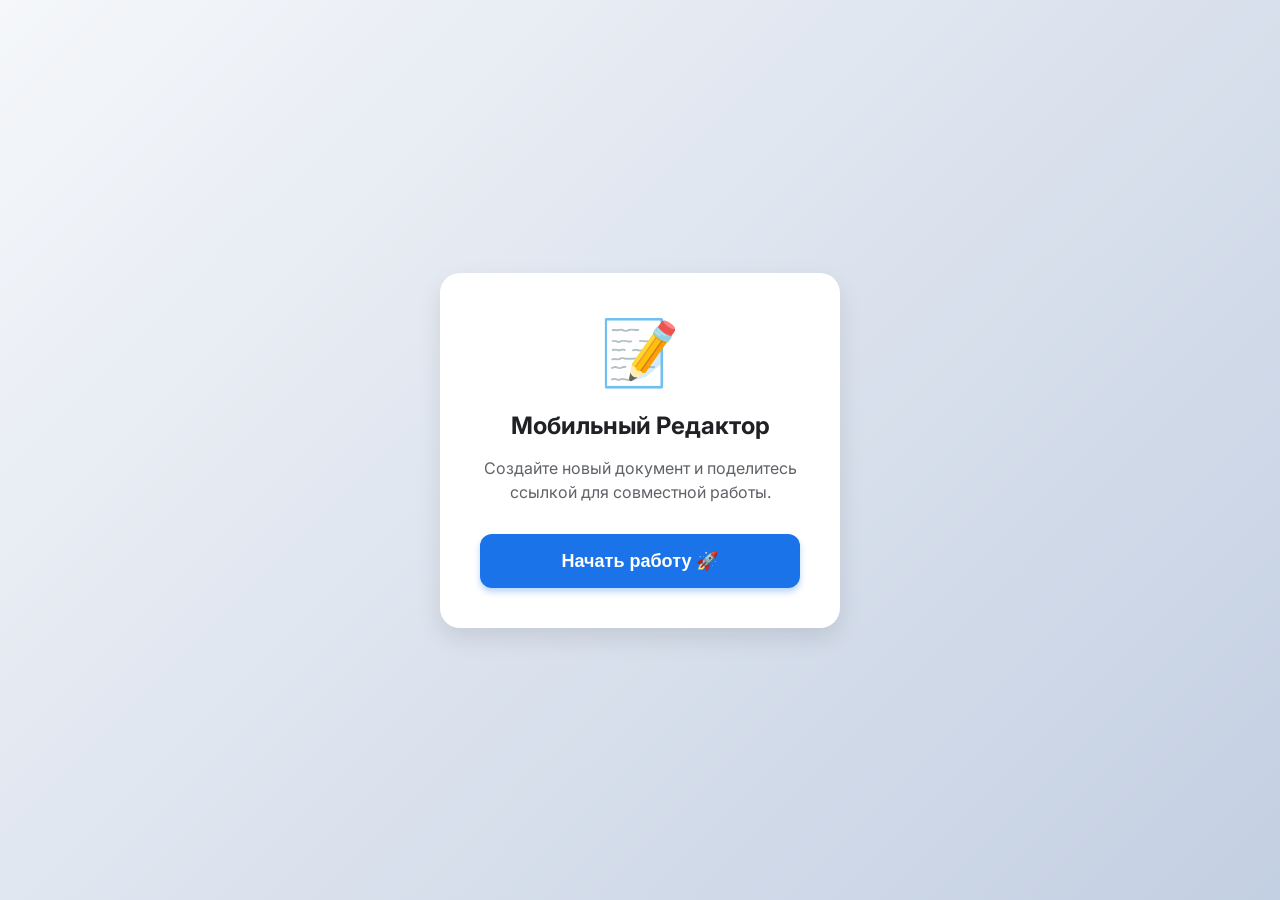
==== index.html @ 31a38c36 "Update title" ====
<!DOCTYPE html>
<html lang="ru">

<head>
    <meta charset="UTF-8">
    <meta name="viewport" content="width=device-width, initial-scale=1.0, maximum-scale=1.0, user-scalable=no">
    <title>Мобильный сервис для писателей и редакторов</title>
    <link rel="preconnect" href="https://fonts.googleapis.com">
    <link rel="preconnect" href="https://fonts.gstatic.com" crossorigin>
    <link
        href="https://fonts.googleapis.com/css2?family=Inter:wght@400;500;600&family=Roboto+Mono:wght@400;500&display=swap"
        rel="stylesheet">
    <link rel="stylesheet" href="style.css">

    <!-- Import Map for Firebase SDKs (allows usage of 'firebase/app' imports without bundler) -->
    <script type="importmap">
    {
      "imports": {
        "firebase/app": "https://www.gstatic.com/firebasejs/10.7.1/firebase-app.js",
        "firebase/firestore": "https://www.gstatic.com/firebasejs/10.7.1/firebase-firestore.js",
        "firebase/analytics": "https://www.gstatic.com/firebasejs/10.7.1/firebase-analytics.js"
      }
    }
    </script>
</head>

<body>

    <!-- Landing Page (Session Start) -->
    <div id="landingPage" class="landing-container">
        <div class="landing-content">
            <span class="landing-icon">📝</span>
            <h1>Мобильный Редактор</h1>
            <p>Создайте новый документ и поделитесь ссылкой для совместной работы.</p>
            <button id="startSessionBtn" class="primary-btn large-btn">Начать работу 🚀</button>
        </div>
    </div>

    <!-- Main App Container (Hidden by default until session active) -->
    <div id="appContainer" class="hidden">
        <!-- Top Bar: Title & User/History Controls -->
        <header class="app-header">
            <div class="header-left">
                <span class="icon-doc">📄</span>
                <input type="text" class="doc-title-input" value="Новый документ" id="docTitleInput">
                <button id="downloadBtn" class="icon-btn" style="font-size: 18px;" title="Скачать txt">📥</button>
                <button id="shareBtn" class="icon-btn" style="font-size: 18px;" title="Поделиться ссылкой">🔗</button>
            </div>
            <div class="header-right">
                <div id="expirationBadge" class="expiration-badge" title="До авто-удаления">7 дн.</div>
                <button id="historyBtn" class="icon-btn" title="История версий">↺</button>
                <div class="user-avatar-container" id="userSwitcherBtn">
                    <img src="https://api.dicebear.com/7.x/avataaars/svg?seed=Felix" alt="User" class="user-avatar"
                        id="currentUserAvatar">
                    <span class="user-badge" id="currentUserId">1</span>
                </div>
            </div>
        </header>

        <!-- Formatting Toolbar (Sticky) -->
        <div class="toolbar" id="toolbar">
            <div class="toolbar-scroll">
                <button data-cmd="bold" class="tool-btn" title="Жирный"><b>B</b></button>
                <button data-cmd="italic" class="tool-btn" title="Курсив"><i>I</i></button>
                <button data-cmd="underline" class="tool-btn" title="Подчеркнутый"><u>U</u></button>
                <div class="separator"></div>
                <button data-cmd="formatBlock" data-val="H1" class="tool-btn">H1</button>
                <button data-cmd="formatBlock" data-val="H2" class="tool-btn">H2</button>
                <button data-cmd="formatBlock" data-val="H3" class="tool-btn">H3</button>
            </div>
        </div>

        <!-- Main Editor Area -->
        <main class="editor-container">
            <div id="editor" class="editor" contenteditable="true" spellcheck="false">
                <p>Начните печатать здесь...</p>
            </div>
        </main>
    </div>

    <!-- Floating "Add Comment" Button (appears on selection) -->
    <button id="addCommentBtn" class="floating-action-btn hidden">
        <span>+ Комментарий</span>
    </button>

    <!-- Bottom Sheet / Overlay for Comments -->
    <div id="commentOverlay" class="overlay hidden">
        <div class="bottom-sheet">
            <div class="sheet-header">
                <h3>Комментарии</h3>
                <button id="closeCommentsBtn" class="close-btn">✕</button>
            </div>
            <div id="commentsList" class="comments-list">
                <!-- Comments will be injected here -->
            </div>
            <div id="newCommentInputArea" class="new-comment-area hidden">
                <textarea id="newCommentText" placeholder="Напишите комментарий..."></textarea>
                <button id="submitCommentBtn" class="primary-btn">Отправить</button>
            </div>
        </div>
    </div>

    <!-- User Switcher Modal -->
    <div id="userModal" class="modal hidden">
        <div class="modal-content">
            <h3>Выберите пользователя</h3>
            <div class="user-option" data-user-id="1" data-name="Я (Автор)" data-color="#E8F0FE">
                <img src="https://api.dicebear.com/7.x/avataaars/svg?seed=Felix" class="user-avatar">
                <span>Я (Автор)</span>
            </div>
            <div class="user-option" data-user-id="2" data-name="Коллега (Редактор)" data-color="#FEF7E0">
                <img src="https://api.dicebear.com/7.x/avataaars/svg?seed=Aneka" class="user-avatar">
                <span>Коллега (Редактор)</span>
            </div>
            <div class="user-option" data-user-id="3" data-name="Босс" data-color="#E6F4EA">
                <img src="https://api.dicebear.com/7.x/avataaars/svg?seed=Jude" class="user-avatar">
                <span>Босс</span>
            </div>
            <button class="close-modal-btn">Закрыть</button>
        </div>
    </div>

    <!-- History Modal -->
    <div id="historyModal" class="modal hidden">
        <div class="modal-content full-height">
            <div class="modal-header">
                <h3>История изменений</h3>
                <button class="close-modal-btn">✕</button>
            </div>
            <div id="historyList" class="history-list">
                <!-- History items -->
            </div>
        </div>
    </div>

    <script type="module" src="app.js"></script>
</body>

</html>
---- style.css ----
:root {
    --primary: #1a73e8;
    --surface: #ffffff;
    --background: #f8f9fa;
    --text: #202124;
    --text-secondary: #5f6368;
    --border: #dadce0;

    --user-1-bg: #cbf0f8;
    /* Needs to be light for text readability */
    --user-1-border: #1a73e8;
    --user-2-bg: #fce8e6;
    --user-2-border: #d93025;
    --user-3-bg: #e6f4ea;
    --user-3-border: #188038;
}

* {
    box-sizing: border-box;
    -webkit-tap-highlight-color: transparent;
}

body {
    margin: 0;
    padding: 0;
    font-family: 'Inter', sans-serif;
    background-color: var(--background);
    color: var(--text);
    height: 100vh;
    display: flex;
    flex-direction: column;
    overflow: hidden;
    /* Prevent body scroll, handle in editor */
}

/* Header */
.app-header {
    height: 60px;
    background: var(--surface);
    display: flex;
    align-items: center;
    justify-content: space-between;
    padding: 0 16px;
    border-bottom: 1px solid var(--border);
    flex-shrink: 0;
}

.header-left {
    display: flex;
    align-items: center;
    gap: 12px;
    flex: 1;
    overflow: hidden;
}

.icon-doc {
    font-size: 24px;
}

.doc-title-input {
    font-size: 18px;
    font-weight: 500;
    margin: 0;
    outline: none;
    border: none;
    background: transparent;
    width: 150px;
    font-family: inherit;
    text-overflow: ellipsis;
}

.header-right {
    display: flex;
    align-items: center;
    gap: 16px;
}

/* Ensure modal header is properly aligned */
.modal-header {
    display: flex;
    justify-content: space-between;
    align-items: center;
    padding-bottom: 12px;
    margin-bottom: 12px;
    border-bottom: 1px solid var(--border);
}

.icon-btn {
    background: none;
    border: none;
    font-size: 24px;
    padding: 8px;
    cursor: pointer;
    border-radius: 50%;
}

.icon-btn:active {
    background: #f1f3f4;
}

.user-avatar-container {
    position: relative;
    cursor: pointer;
}

.user-avatar {
    width: 32px;
    height: 32px;
    border-radius: 50%;
    background: #eee;
}

.user-badge {
    position: absolute;
    bottom: -4px;
    right: -4px;
    background: var(--text);
    color: white;
    font-size: 10px;
    padding: 2px 4px;
    border-radius: 4px;
}

/* Toolbar */
/* Toolbar handled near end of file for sticky overrides */

.toolbar-scroll {
    display: flex;
    gap: 8px;
    overflow-x: auto;
    padding: 0 16px;
    scrollbar-width: none;
}

.toolbar-scroll::-webkit-scrollbar {
    display: none;
}

.tool-btn {
    background: #f1f3f4;
    border: none;
    border-radius: 8px;
    min-width: 40px;
    height: 40px;
    font-size: 16px;
    display: flex;
    align-items: center;
    justify-content: center;
    cursor: pointer;
    flex-shrink: 0;
}

.tool-btn:active {
    background: #e8eaed;
}

.tool-btn[data-active="true"] {
    background: #e8f0fe;
    color: var(--primary);
}

.separator {
    width: 1px;
    background: var(--border);
    height: 24px;
    margin: 8px 4px;
}

/* Editor */
.editor-container {
    flex: 1;
    overflow-y: auto;
    padding: 20px 16px;
    background: var(--background);
}

.editor {
    background: var(--surface);
    min-height: 100%;
    padding: 24px;
    border-radius: 2px;
    /* Document feel */
    box-shadow: 0 1px 3px rgba(0, 0, 0, 0.12);
    outline: none;
    line-height: 1.6;
    font-size: 16px;
}

/* Typography in Editor */
.editor h1 {
    font-size: 2em;
    margin-bottom: 0.5em;
}

.editor h2 {
    font-size: 1.5em;
    margin-bottom: 0.5em;
}

.editor h3 {
    font-size: 1.17em;
    margin-bottom: 0.5em;
}

/* Highlights & Comments */
.comment-highlight {
    background-color: #ffe082;
    /* Default comment yellow */
    border-bottom: 2px solid #ffca28;
    cursor: pointer;
}

.comment-highlight.active {
    background-color: #ffd54f;
    outline: 2px solid #ffa000;
}

/* Multi-user edits highlighting */
.user-edit-1 {
    background-color: var(--user-1-bg);
}

.user-edit-2 {
    background-color: var(--user-2-bg);
}

.user-edit-3 {
    background-color: var(--user-3-bg);
}

/* Floating Action Button */
.floating-action-btn {
    position: absolute;
    /* positioned via JS based on selection */
    background: var(--text);
    color: white;
    border: none;
    padding: 10px 20px;
    border-radius: 24px;
    font-weight: 500;
    box-shadow: 0 4px 8px rgba(0, 0, 0, 0.2);
    z-index: 100;
    cursor: pointer;
    transform: translateX(-50%);
    /* Enter from bottom */
    animation: popIn 0.2s cubic-bezier(0.175, 0.885, 0.32, 1.275);
}

@keyframes popIn {
    from {
        transform: translateX(-50%) scale(0.8);
        opacity: 0;
    }

    to {
        transform: translateX(-50%) scale(1);
        opacity: 1;
    }
}

/* Bottom Sheet / Comment Overlay */
.overlay {
    position: fixed;
    top: 0;
    left: 0;
    right: 0;
    bottom: 0;
    background: rgba(0, 0, 0, 0.4);
    z-index: 1000;
    display: flex;
    flex-direction: column;
    justify-content: flex-end;
}

.bottom-sheet {
    background: var(--surface);
    border-radius: 16px 16px 0 0;
    max-height: 80vh;
    display: flex;
    flex-direction: column;
    box-shadow: 0 -2px 10px rgba(0, 0, 0, 0.1);
    animation: slideUp 0.3s ease-out;
}

@keyframes slideUp {
    from {
        transform: translateY(100%);
    }

    to {
        transform: translateY(0);
    }
}

.sheet-header {
    padding: 16px;
    border-bottom: 1px solid var(--border);
    display: flex;
    justify-content: space-between;
    align-items: center;
}

.comments-list {
    padding: 16px;
    overflow-y: auto;
    flex: 1;
}

.new-comment-area {
    padding: 16px;
    border-top: 1px solid var(--border);
    background: #f8f9fa;
}

textarea {
    width: 100%;
    min-height: 80px;
    padding: 12px;
    border: 1px solid var(--border);
    border-radius: 8px;
    font-family: inherit;
    resize: none;
    margin-bottom: 8px;
}

.primary-btn {
    background: var(--primary);
    color: white;
    border: none;
    padding: 10px 20px;
    border-radius: 8px;
    width: 100%;
    font-weight: 600;
    font-size: 16px;
}

/* Comment Item Styling */
.comment-thread {
    border: 1px solid var(--border);
    border-radius: 8px;
    padding: 12px;
    margin-bottom: 12px;
    background: white;
}

.comment-meta {
    display: flex;
    justify-content: space-between;
    font-size: 12px;
    color: var(--text-secondary);
    margin-bottom: 4px;
}

.comment-body {
    font-size: 14px;
    margin-bottom: 8px;
}

.reply-btn {
    background: none;
    border: none;
    color: var(--primary);
    font-size: 12px;
    padding: 0;
    cursor: pointer;
}

.replies-container {
    margin-top: 8px;
    padding-left: 12px;
    border-left: 2px solid var(--border);
}

.reply-item {
    margin-top: 8px;
    font-size: 13px;
    background: #f8f9fa;
    padding: 8px;
    border-radius: 4px;
}

/* Modals */
.modal {
    position: fixed;
    top: 0;
    left: 0;
    right: 0;
    bottom: 0;
    background: rgba(0, 0, 0, 0.5);
    z-index: 2000;
    display: flex;
    align-items: center;
    /* Center vertically for user modal */
    justify-content: center;
}

.modal-content {
    background: var(--surface);
    padding: 24px;
    border-radius: 16px;
    width: 90%;
    max-width: 400px;
}

.modal-content.full-height {
    height: 90vh;
    display: flex;
    flex-direction: column;
}

.user-option {
    display: flex;
    align-items: center;
    gap: 12px;
    padding: 12px;
    border: 1px solid var(--border);
    border-radius: 8px;
    margin-bottom: 8px;
    cursor: pointer;
}

.user-option:hover {
    background: #f1f3f4;
}

.user-option.active {
    border-color: var(--primary);
    background: #e8f0fe;
}

/* Landing Page */
.landing-container {
    height: 100vh;
    display: flex;
    align-items: center;
    justify-content: center;
    background: linear-gradient(135deg, #f5f7fa 0%, #c3cfe2 100%);
    text-align: center;
    padding: 20px;
}

.landing-content {
    background: white;
    padding: 40px;
    border-radius: 20px;
    box-shadow: 0 10px 25px rgba(0, 0, 0, 0.1);
    max-width: 400px;
    width: 100%;
}

.landing-icon {
    font-size: 64px;
    display: block;
    margin-bottom: 20px;
}

.landing-content h1 {
    margin: 0 0 10px 0;
    color: var(--text);
    font-size: 24px;
}

.landing-content p {
    color: var(--text-secondary);
    margin-bottom: 30px;
    line-height: 1.5;
}

.large-btn {
    width: 100%;
    padding: 16px;
    font-size: 18px;
    border-radius: 12px;
    background: var(--primary);
    color: white;
    border: none;
    cursor: pointer;
    font-weight: 600;
    box-shadow: 0 4px 6px rgba(26, 115, 232, 0.3);
    transition: transform 0.2s;
}

.large-btn:active {
    transform: scale(0.98);
}

/* App Container Layout Fix */
#appContainer {
    display: flex;
    flex-direction: column;
    height: 100vh;
    overflow: hidden;
}

/* Sticky Toolbar Fix */
.toolbar {
    background: var(--surface);
    padding: 8px 0;
    border-bottom: 1px solid var(--border);
    flex-shrink: 0;
    position: relative;
    /* Ensure it stays above scrolling content if needed, but flex handles it currently */
    z-index: 10;
    box-shadow: 0 2px 4px rgba(0, 0, 0, 0.05);
    /* Visual separation */
}

/* History List */
.history-container {
    display: flex;
    flex-direction: column;
    height: 100%;
    overflow: hidden;
    /* Prevent container scroll */
}

.history-list {
    flex: 0 0 120px;
    /* Fixed height for list */
    overflow-y: auto;
    border-bottom: 1px solid var(--border);
    flex-shrink: 0;
}

.history-item {
    padding: 12px 16px;
    border-bottom: 1px solid var(--border);
    display: flex;
    justify-content: space-between;
    align-items: center;
    cursor: pointer;
}

.history-item.active {
    background-color: #e8f0fe;
}

.history-time {
    font-weight: 500;
    font-size: 14px;
}

.history-preview {
    flex: 1;
    /* Takes remaining space */
    padding: 16px;
    overflow-y: auto;
    /* Scrolls internally */
    background: #fdfdfd;
    position: relative;
    font-size: 14px;
    line-height: 1.6;
}

.restore-bar {
    padding: 16px;
    border-top: 1px solid var(--border);
    display: flex;
    justify-content: flex-end;
    background: var(--surface);
    flex-shrink: 0;
    /* Keep fixed */
}

.diff-added {
    background-color: #ccffcc;
    cursor: help;
    text-decoration: none;
    position: relative;
}

.diff-removed {
    background-color: #ffcccc;
    text-decoration: line-through;
    color: #999;
}

/* Tooltip for original text */
.diff-added:hover::after {
    content: attr(data-original);
    position: absolute;
    bottom: 100%;
    left: 50%;
    transform: translateX(-50%);
    background: #333;
    color: #fff;
    padding: 4px 8px;
    border-radius: 4px;
    font-size: 12px;
    white-space: nowrap;
    z-index: 10;
    pointer-events: none;
    box-shadow: 0 2px 5px rgba(0, 0, 0, 0.2);
}

/* Comment Context (Selected Text) */
.comment-context {
    font-size: 12px;
    color: #5f6368;
    border-left: 3px solid #dfe1e5;
    padding: 4px 8px;
    margin-bottom: 8px;
    background: #f1f3f4;
    border-radius: 0 4px 4px 0;
    white-space: nowrap;
    overflow: hidden;
    text-overflow: ellipsis;
}

/* Delete Buttons */
.delete-btn {
    background: none;
    border: none;
    cursor: pointer;
    font-size: 16px;
    color: #999;
    padding: 4px;
    line-height: 1;
}

.delete-btn:hover {
    color: #d93025;
    /* Red on hover */
    background: #fce8e6;
    border-radius: 4px;
}

/* Comment Reply input wrapper */
.reply-input-wrapper {
    display: flex;
    align-items: center;
    gap: 8px;
    margin-top: 8px;
}

.send-reply-icon-btn {
    background: var(--primary);
    color: white;
    border: none;
    border-radius: 50%;
    width: 28px;
    height: 28px;
    display: flex;
    align-items: center;
    justify-content: center;
    cursor: pointer;
    font-size: 12px;
    flex-shrink: 0;
}

/* Utilities */
.hidden {
    display: none !important;
}

/* Expiration Badge */
.expiration-badge {
    background: #e6f4ea;
    color: #188038;
    padding: 6px 12px;
    border-radius: 16px;
    font-size: 13px;
    font-weight: 600;
    margin-right: 8px;
    display: flex;
    align-items: center;
    gap: 4px;
    transition: all 0.3s ease;
    cursor: help;
}

.expiration-badge::before {
    content: '⏳';
    font-size: 12px;
}

.expiration-badge.warn {
    background: #fef7e0;
    color: #b06000;
}

.expiration-badge.critical {
    background: #fce8e6;
    color: #c5221f;
    animation: pulse 2s infinite;
}

.expiration-badge.decay {
    background: #000;
    color: #ff4444;
    border: 1px solid #ff4444;
    font-family: 'Roboto Mono', monospace;
}

@keyframes pulse {
    0% { opacity: 1; }
    50% { opacity: 0.6; }
    100% { opacity: 1; }
}

/* Document Decay Effect */
.editor.decay-mode {
    filter: grayscale(100%) contrast(1.2) sepia(0.2);
    background-color: #f8f8f8;
    pointer-events: none; /* Block editing */
    user-select: none;
    position: relative;
    overflow: hidden;
}


    .editor.decay-mode::after {
        content: "ДОКУМЕНТ УНИЧТОЖАЕТСЯ";
        position: absolute;
        top: 50%;
        left: 50%;
        transform: translate(-50%, -50%) rotate(-45deg);
        font-size: 48px;
        font-weight: 900;
        color: rgba(255, 0, 0, 0.1);
        white-space: nowrap;
        pointer-events: none;
    }
    
    /* Mobile Header Layout */
    @media (max-width: 600px) {
        .app-header {
            height: auto;
            flex-direction: column;
            align-items: stretch;
            padding: 12px 16px;
            gap: 12px;
        }
    
        .header-left {
            justify-content: center;
            width: 100%;
        }
    
        .doc-title-input {
            width: 100%;
            text-align: center;
        }
    
        .header-right {
            justify-content: space-between;
            width: 100%;
            gap: 8px; /* Reduce gap for smaller screens if needed */
        }
        
        /* Adjust icon sizes or spacing if necessary */
        .header-right > * {
           /* Distribute items evenly if desired, or keep right-aligned? 
              User asked: "icons... on second line".
              justify-content: space-between distributes them.
           */
           flex: 1;
           display: flex;
           justify-content: center;
        }
        
        /* Specific tweaks for expiration badge to fit nicely */
        .expiration-badge {
            margin-right: 0;
            white-space: nowrap;
        }
    }
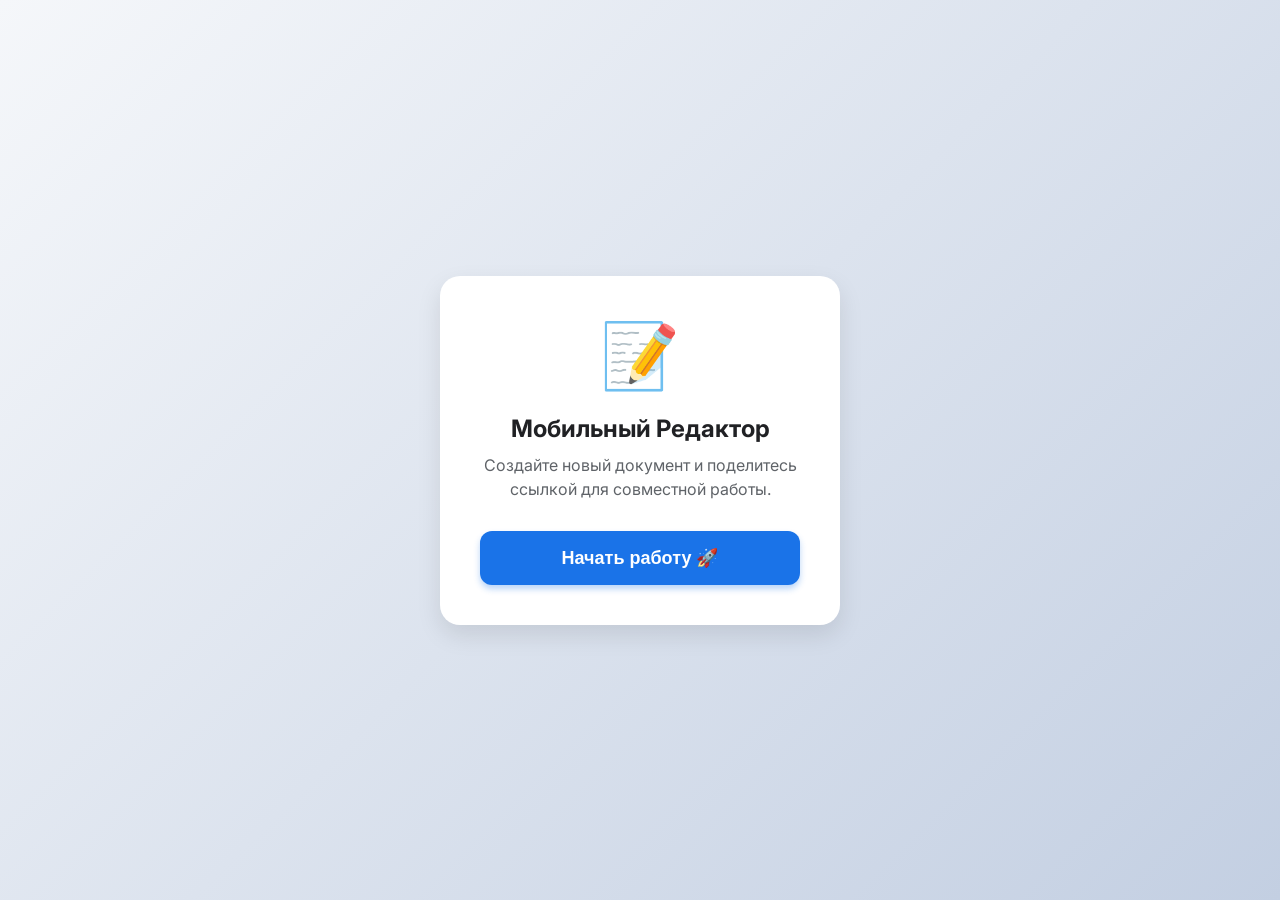
==== commit 7967ec75: "обновленние диза" ====
--- a/index.html
+++ b/index.html
@@ -38,24 +38,45 @@
 
     <!-- Main App Container (Hidden by default until session active) -->
     <div id="appContainer" class="hidden">
-        <!-- Top Bar: Title & User/History Controls -->
-        <header class="app-header">
-            <div class="header-left">
-                <span class="icon-doc">📄</span>
-                <input type="text" class="doc-title-input" value="Новый документ" id="docTitleInput">
-                <button id="downloadBtn" class="icon-btn" style="font-size: 18px;" title="Скачать txt">📥</button>
-                <button id="shareBtn" class="icon-btn" style="font-size: 18px;" title="Поделиться ссылкой">🔗</button>
-            </div>
-            <div class="header-right">
-                <div id="expirationBadge" class="expiration-badge" title="До авто-удаления">7 дн.</div>
-                <button id="historyBtn" class="icon-btn" title="История версий">↺</button>
-                <div class="user-avatar-container" id="userSwitcherBtn">
-                    <img src="https://api.dicebear.com/7.x/avataaars/svg?seed=Felix" alt="User" class="user-avatar"
-                        id="currentUserAvatar">
-                    <span class="user-badge" id="currentUserId">1</span>
+        <div class="app-screen">
+            <!-- Sidebar / Burger Menu -->
+            <div id="sideMenu" class="side-menu hidden">
+                <div class="side-menu-header">
+                    <h3>Меню</h3>
+                    <button id="closeMenuBtn" class="icon-btn">✕</button>
+                </div>
+                <div class="side-menu-content">
+                    <button id="downloadBtn" class="menu-item-btn">
+                        <span class="icon">📥</span> Скачать txt
+                    </button>
+                    <button id="shareBtn" class="menu-item-btn">
+                        <span class="icon">🔗</span> Поделиться
+                    </button>
+                    <button id="historyBtn" class="menu-item-btn">
+                        <span class="icon">↺</span> История версий
+                    </button>
+                    <div class="separator"></div>
+                    <div class="menu-section-title">Пользователь</div>
+                    <div class="user-avatar-container" id="userSwitcherBtn">
+                        <img src="https://api.dicebear.com/7.x/avataaars/svg?seed=Felix" alt="User" class="user-avatar" id="currentUserAvatar">
+                        <div class="user-info">
+                            <span class="user-name">Я (Автор)</span>
+                            <span class="user-badge" id="currentUserId">ID: 1</span>
+                        </div>
+                    </div>
                 </div>
             </div>
-        </header>
+
+            <!-- Top Bar: Title & Burger Toggle -->
+            <header class="app-header">
+                <div class="header-left">
+                    <button id="burgerBtn" class="icon-btn" style="font-size: 24px;">☰</button>
+                    <input type="text" class="doc-title-input" value="Новый документ" id="docTitleInput">
+                </div>
+                <div class="header-right">
+                    <div id="expirationBadge" class="expiration-badge" title="До авто-удаления">7 дн.</div>
+                </div>
+            </header>
 
         <!-- Formatting Toolbar (Sticky) -->
         <div class="toolbar" id="toolbar">
@@ -70,12 +91,13 @@
             </div>
         </div>
 
-        <!-- Main Editor Area -->
-        <main class="editor-container">
-            <div id="editor" class="editor" contenteditable="true" spellcheck="false">
-                <p>Начните печатать здесь...</p>
-            </div>
-        </main>
+            <!-- Main Editor Area -->
+            <main class="content-area">
+                <div id="editor" class="editor" contenteditable="true" spellcheck="false">
+                    <p>Начните печатать здесь...</p>
+                </div>
+            </main>
+        </div>
     </div>
 
     <!-- Floating "Add Comment" Button (appears on selection) -->
@@ -112,10 +134,6 @@
                 <img src="https://api.dicebear.com/7.x/avataaars/svg?seed=Aneka" class="user-avatar">
                 <span>Коллега (Редактор)</span>
             </div>
-            <div class="user-option" data-user-id="3" data-name="Босс" data-color="#E6F4EA">
-                <img src="https://api.dicebear.com/7.x/avataaars/svg?seed=Jude" class="user-avatar">
-                <span>Босс</span>
-            </div>
             <button class="close-modal-btn">Закрыть</button>
         </div>
     </div>
--- a/style.css
+++ b/style.css
@@ -1,767 +1,882 @@
 :root {
-    --primary: #1a73e8;
-    --surface: #ffffff;
-    --background: #f8f9fa;
-    --text: #202124;
-    --text-secondary: #5f6368;
-    --border: #dadce0;
-
-    --user-1-bg: #cbf0f8;
-    /* Needs to be light for text readability */
-    --user-1-border: #1a73e8;
-    --user-2-bg: #fce8e6;
-    --user-2-border: #d93025;
-    --user-3-bg: #e6f4ea;
-    --user-3-border: #188038;
+  --primary: #1a73e8;
+  --surface: #ffffff;
+  --background: #f8f9fa;
+  --text: #202124;
+  --text-secondary: #5f6368;
+  --border: #dadce0;
+
+  --user-1-bg: #cbf0f8;
+  /* Needs to be light for text readability */
+  --user-1-border: #1a73e8;
+  --user-2-bg: #fce8e6;
+  --user-2-border: #d93025;
+  --user-3-bg: #e6f4ea;
+  --user-3-border: #188038;
 }
 
 * {
-    box-sizing: border-box;
-    -webkit-tap-highlight-color: transparent;
+  box-sizing: border-box;
+  -webkit-tap-highlight-color: transparent;
+  margin: 0;
+  padding: 0;
 }
 
 body {
-    margin: 0;
-    padding: 0;
-    font-family: 'Inter', sans-serif;
-    background-color: var(--background);
-    color: var(--text);
-    height: 100vh;
-    display: flex;
-    flex-direction: column;
-    overflow: hidden;
-    /* Prevent body scroll, handle in editor */
+  margin: 0;
+  padding: 0;
+  font-family: "Inter", sans-serif;
+  background-color: var(--background);
+  color: var(--text);
+  height: 100vh;
+  display: flex;
+  flex-direction: column;
+  overflow: hidden;
+  /* Prevent body scroll, handle in editor */
+}
+
+/* App Shell mimicking mobile */
+.app-screen {
+  width: 100%;
+  height: 100vh;
+  background: url("https://images.unsplash.com/photo-1505118380757-91f5f5632de0?auto=format&fit=crop&w=1200&q=80")
+    center/cover no-repeat;
+  display: flex;
+  flex-direction: column;
+  overflow: hidden;
+  position: relative;
 }
 
 /* Header */
 .app-header {
-    height: 60px;
-    background: var(--surface);
-    display: flex;
-    align-items: center;
-    justify-content: space-between;
-    padding: 0 16px;
-    border-bottom: 1px solid var(--border);
-    flex-shrink: 0;
+  height: 60px;
+  background: rgba(255, 255, 255, 0.1);
+  backdrop-filter: blur(10px);
+  -webkit-backdrop-filter: blur(10px);
+  display: flex;
+  align-items: center;
+  justify-content: space-between;
+  padding: 0 16px;
+  border-bottom: 1px solid rgba(255, 255, 255, 0.2);
+  flex-shrink: 0;
+  color: white;
 }
 
 .header-left {
-    display: flex;
-    align-items: center;
-    gap: 12px;
-    flex: 1;
-    overflow: hidden;
+  display: flex;
+  align-items: center;
+  gap: 12px;
+  flex: 1;
+  overflow: hidden;
 }
 
 .icon-doc {
-    font-size: 24px;
+  font-size: 24px;
 }
 
 .doc-title-input {
-    font-size: 18px;
-    font-weight: 500;
-    margin: 0;
-    outline: none;
-    border: none;
-    background: transparent;
-    width: 150px;
-    font-family: inherit;
-    text-overflow: ellipsis;
+  font-size: 18px;
+  font-weight: 500;
+  margin: 0;
+  outline: none;
+  border: none;
+  background: transparent;
+  width: 200px;
+  font-family: inherit;
+  text-overflow: ellipsis;
+  color: white;
+  text-shadow: 0 1px 2px rgba(0, 0, 0, 0.5);
+}
+
+.doc-title-input::placeholder {
+  color: rgba(255, 255, 255, 0.7);
 }
 
 .header-right {
-    display: flex;
-    align-items: center;
-    gap: 16px;
+  display: flex;
+  align-items: center;
+  gap: 16px;
 }
 
 /* Ensure modal header is properly aligned */
 .modal-header {
-    display: flex;
-    justify-content: space-between;
-    align-items: center;
-    padding-bottom: 12px;
-    margin-bottom: 12px;
-    border-bottom: 1px solid var(--border);
+  display: flex;
+  justify-content: space-between;
+  align-items: center;
+  padding-bottom: 12px;
+  margin-bottom: 12px;
+  border-bottom: 1px solid var(--border);
 }
 
 .icon-btn {
-    background: none;
-    border: none;
-    font-size: 24px;
-    padding: 8px;
-    cursor: pointer;
-    border-radius: 50%;
+  background: none;
+  border: none;
+  font-size: 24px;
+  padding: 8px;
+  cursor: pointer;
+  border-radius: 50%;
+  color: inherit;
+  display: flex;
+  align-items: center;
+  justify-content: center;
+  transition: background 0.2s;
 }
 
 .icon-btn:active {
-    background: #f1f3f4;
+  background: rgba(255, 255, 255, 0.2);
 }
 
 .user-avatar-container {
-    position: relative;
-    cursor: pointer;
+  position: relative;
+  cursor: pointer;
 }
 
 .user-avatar {
-    width: 32px;
-    height: 32px;
-    border-radius: 50%;
-    background: #eee;
+  width: 32px;
+  height: 32px;
+  border-radius: 50%;
+  background: #eee;
 }
 
 .user-badge {
-    position: absolute;
-    bottom: -4px;
-    right: -4px;
-    background: var(--text);
-    color: white;
-    font-size: 10px;
-    padding: 2px 4px;
-    border-radius: 4px;
+  position: absolute;
+  bottom: -4px;
+  right: -4px;
+  background: var(--text);
+  color: white;
+  font-size: 10px;
+  padding: 2px 4px;
+  border-radius: 4px;
 }
 
 /* Toolbar */
 /* Toolbar handled near end of file for sticky overrides */
 
 .toolbar-scroll {
-    display: flex;
-    gap: 8px;
-    overflow-x: auto;
-    padding: 0 16px;
-    scrollbar-width: none;
+  display: flex;
+  gap: 8px;
+  overflow-x: auto;
+  padding: 0 16px;
+  scrollbar-width: none;
 }
 
 .toolbar-scroll::-webkit-scrollbar {
-    display: none;
+  display: none;
 }
 
 .tool-btn {
-    background: #f1f3f4;
-    border: none;
-    border-radius: 8px;
-    min-width: 40px;
-    height: 40px;
-    font-size: 16px;
-    display: flex;
-    align-items: center;
-    justify-content: center;
-    cursor: pointer;
-    flex-shrink: 0;
+  background: #f1f3f4;
+  border: none;
+  border-radius: 8px;
+  min-width: 40px;
+  height: 40px;
+  font-size: 16px;
+  display: flex;
+  align-items: center;
+  justify-content: center;
+  cursor: pointer;
+  flex-shrink: 0;
 }
 
 .tool-btn:active {
-    background: #e8eaed;
+  background: #e8eaed;
 }
 
 .tool-btn[data-active="true"] {
-    background: #e8f0fe;
-    color: var(--primary);
+  background: #e8f0fe;
+  color: var(--primary);
 }
 
 .separator {
-    width: 1px;
-    background: var(--border);
-    height: 24px;
-    margin: 8px 4px;
-}
-
-/* Editor */
-.editor-container {
-    flex: 1;
-    overflow-y: auto;
-    padding: 20px 16px;
-    background: var(--background);
+  width: 1px;
+  background: var(--border);
+  height: 24px;
+  margin: 8px 4px;
+}
+
+/* Content Area with Glassmorphism */
+.content-area {
+  flex: 1;
+  margin-top: 10px;
+  background: rgba(255, 255, 255, 0.7);
+  backdrop-filter: blur(8px);
+  -webkit-backdrop-filter: blur(8px);
+  border-top-left-radius: 24px;
+  border-top-right-radius: 24px;
+  overflow-y: auto;
+  padding: 24px 16px;
+  box-shadow: 0 -5px 15px rgba(0, 0, 0, 0.05);
 }
 
 .editor {
-    background: var(--surface);
-    min-height: 100%;
-    padding: 24px;
-    border-radius: 2px;
-    /* Document feel */
-    box-shadow: 0 1px 3px rgba(0, 0, 0, 0.12);
-    outline: none;
-    line-height: 1.6;
-    font-size: 16px;
+  background: transparent;
+  min-height: 100%;
+  outline: none;
+  line-height: 1.6;
+  font-size: 16px;
+  color: #1a202c;
 }
 
 /* Typography in Editor */
 .editor h1 {
-    font-size: 2em;
-    margin-bottom: 0.5em;
+  font-size: 2em;
+  margin-bottom: 0.5em;
 }
 
 .editor h2 {
-    font-size: 1.5em;
-    margin-bottom: 0.5em;
+  font-size: 1.5em;
+  margin-bottom: 0.5em;
 }
 
 .editor h3 {
-    font-size: 1.17em;
-    margin-bottom: 0.5em;
+  font-size: 1.17em;
+  margin-bottom: 0.5em;
 }
 
 /* Highlights & Comments */
 .comment-highlight {
-    background-color: #ffe082;
-    /* Default comment yellow */
-    border-bottom: 2px solid #ffca28;
-    cursor: pointer;
+  background-color: #ffe082;
+  /* Default comment yellow */
+  border-bottom: 2px solid #ffca28;
+  cursor: pointer;
 }
 
 .comment-highlight.active {
-    background-color: #ffd54f;
-    outline: 2px solid #ffa000;
+  background-color: #ffd54f;
+  outline: 2px solid #ffa000;
 }
 
 /* Multi-user edits highlighting */
 .user-edit-1 {
-    background-color: var(--user-1-bg);
+  background-color: var(--user-1-bg);
 }
 
 .user-edit-2 {
-    background-color: var(--user-2-bg);
+  background-color: var(--user-2-bg);
 }
 
 .user-edit-3 {
-    background-color: var(--user-3-bg);
+  background-color: var(--user-3-bg);
 }
 
 /* Floating Action Button */
 .floating-action-btn {
-    position: absolute;
-    /* positioned via JS based on selection */
-    background: var(--text);
-    color: white;
-    border: none;
-    padding: 10px 20px;
-    border-radius: 24px;
-    font-weight: 500;
-    box-shadow: 0 4px 8px rgba(0, 0, 0, 0.2);
-    z-index: 100;
-    cursor: pointer;
-    transform: translateX(-50%);
-    /* Enter from bottom */
-    animation: popIn 0.2s cubic-bezier(0.175, 0.885, 0.32, 1.275);
+  position: absolute;
+  /* positioned via JS based on selection */
+  background: var(--text);
+  color: white;
+  border: none;
+  padding: 10px 20px;
+  border-radius: 24px;
+  font-weight: 500;
+  box-shadow: 0 4px 8px rgba(0, 0, 0, 0.2);
+  z-index: 100;
+  cursor: pointer;
+  transform: translateX(-50%);
+  /* Enter from bottom */
+  animation: popIn 0.2s cubic-bezier(0.175, 0.885, 0.32, 1.275);
 }
 
 @keyframes popIn {
-    from {
-        transform: translateX(-50%) scale(0.8);
-        opacity: 0;
-    }
-
-    to {
-        transform: translateX(-50%) scale(1);
-        opacity: 1;
-    }
+  from {
+    transform: translateX(-50%) scale(0.8);
+    opacity: 0;
+  }
+
+  to {
+    transform: translateX(-50%) scale(1);
+    opacity: 1;
+  }
 }
 
 /* Bottom Sheet / Comment Overlay */
 .overlay {
+  position: fixed;
+  top: 0;
+  left: 0;
+  right: 0;
+  bottom: 0;
+  background: rgba(0, 0, 0, 0.4);
+  z-index: 1000;
+  display: flex;
+  flex-direction: column;
+  justify-content: flex-end;
+}
+
+.bottom-sheet {
+  background: var(--surface);
+  border-radius: 16px 16px 0 0;
+  max-height: 80vh;
+  display: flex;
+  flex-direction: column;
+  box-shadow: 0 -2px 10px rgba(0, 0, 0, 0.1);
+  animation: slideUp 0.3s ease-out;
+}
+
+@keyframes slideUp {
+  from {
+    transform: translateY(100%);
+  }
+
+  to {
+    transform: translateY(0);
+  }
+}
+
+.sheet-header {
+  padding: 16px;
+  border-bottom: 1px solid var(--border);
+  display: flex;
+  justify-content: space-between;
+  align-items: center;
+}
+
+.comments-list {
+  padding: 16px;
+  overflow-y: auto;
+  flex: 1;
+}
+
+.new-comment-area {
+  padding: 16px;
+  border-top: 1px solid var(--border);
+  background: #f8f9fa;
+}
+
+textarea {
+  width: 100%;
+  min-height: 80px;
+  padding: 12px;
+  border: 1px solid var(--border);
+  border-radius: 8px;
+  font-family: inherit;
+  resize: none;
+  margin-bottom: 8px;
+}
+
+.primary-btn {
+  background: var(--primary);
+  color: white;
+  border: none;
+  padding: 10px 20px;
+  border-radius: 8px;
+  width: 100%;
+  font-weight: 600;
+  font-size: 16px;
+}
+
+/* Comment Item Styling */
+.comment-thread {
+  border: 1px solid var(--border);
+  border-radius: 8px;
+  padding: 12px;
+  margin-bottom: 12px;
+  background: white;
+}
+
+.comment-meta {
+  display: flex;
+  justify-content: space-between;
+  font-size: 12px;
+  color: var(--text-secondary);
+  margin-bottom: 4px;
+}
+
+.comment-body {
+  font-size: 14px;
+  margin-bottom: 8px;
+}
+
+.reply-btn {
+  background: none;
+  border: none;
+  color: var(--primary);
+  font-size: 12px;
+  padding: 0;
+  cursor: pointer;
+}
+
+.replies-container {
+  margin-top: 8px;
+  padding-left: 12px;
+  border-left: 2px solid var(--border);
+}
+
+.reply-item {
+  margin-top: 8px;
+  font-size: 13px;
+  background: #f8f9fa;
+  padding: 8px;
+  border-radius: 4px;
+}
+
+/* Modals */
+.modal {
+  position: fixed;
+  top: 0;
+  left: 0;
+  right: 0;
+  bottom: 0;
+  background: rgba(0, 0, 0, 0.5);
+  z-index: 2000;
+  display: flex;
+  align-items: center;
+  /* Center vertically for user modal */
+  justify-content: center;
+}
+
+.modal-content {
+  background: var(--surface);
+  padding: 24px;
+  border-radius: 16px;
+  width: 90%;
+  max-width: 400px;
+}
+
+.modal-content.full-height {
+  height: 90vh;
+  display: flex;
+  flex-direction: column;
+}
+
+.user-option {
+  display: flex;
+  align-items: center;
+  gap: 12px;
+  padding: 12px;
+  border: 1px solid var(--border);
+  border-radius: 8px;
+  margin-bottom: 8px;
+  cursor: pointer;
+}
+
+.user-option:hover {
+  background: #f1f3f4;
+}
+
+.user-option.active {
+  border-color: var(--primary);
+  background: #e8f0fe;
+}
+
+/* Landing Page */
+.landing-container {
+  height: 100vh;
+  display: flex;
+  align-items: center;
+  justify-content: center;
+  background: linear-gradient(135deg, #f5f7fa 0%, #c3cfe2 100%);
+  text-align: center;
+  padding: 20px;
+}
+
+.landing-content {
+  background: white;
+  padding: 40px;
+  border-radius: 20px;
+  box-shadow: 0 10px 25px rgba(0, 0, 0, 0.1);
+  max-width: 400px;
+  width: 100%;
+}
+
+.landing-icon {
+  font-size: 64px;
+  display: block;
+  margin-bottom: 20px;
+}
+
+.landing-content h1 {
+  margin: 0 0 10px 0;
+  color: var(--text);
+  font-size: 24px;
+}
+
+.landing-content p {
+  color: var(--text-secondary);
+  margin-bottom: 30px;
+  line-height: 1.5;
+}
+
+.large-btn {
+  width: 100%;
+  padding: 16px;
+  font-size: 18px;
+  border-radius: 12px;
+  background: var(--primary);
+  color: white;
+  border: none;
+  cursor: pointer;
+  font-weight: 600;
+  box-shadow: 0 4px 6px rgba(26, 115, 232, 0.3);
+  transition: transform 0.2s;
+}
+
+.large-btn:active {
+  transform: scale(0.98);
+}
+
+/* App Container Layout Fix */
+#appContainer {
+  display: flex;
+  flex-direction: column;
+  height: 100vh;
+  overflow: hidden;
+}
+
+/* Sticky Toolbar Fix */
+.toolbar {
+  background: var(--surface);
+  padding: 8px 0;
+  border-bottom: 1px solid var(--border);
+  flex-shrink: 0;
+  position: relative;
+  /* Ensure it stays above scrolling content if needed, but flex handles it currently */
+  z-index: 10;
+  box-shadow: 0 2px 4px rgba(0, 0, 0, 0.05);
+  /* Visual separation */
+}
+
+/* History List */
+.history-container {
+  display: flex;
+  flex-direction: column;
+  height: 100%;
+  overflow: hidden;
+  /* Prevent container scroll */
+}
+
+.history-list {
+  flex: 0 0 120px;
+  /* Fixed height for list */
+  overflow-y: auto;
+  border-bottom: 1px solid var(--border);
+  flex-shrink: 0;
+}
+
+.history-item {
+  padding: 12px 16px;
+  border-bottom: 1px solid var(--border);
+  display: flex;
+  justify-content: space-between;
+  align-items: center;
+  cursor: pointer;
+}
+
+.history-item.active {
+  background-color: #e8f0fe;
+}
+
+.history-time {
+  font-weight: 500;
+  font-size: 14px;
+}
+
+.history-preview {
+  flex: 1;
+  /* Takes remaining space */
+  padding: 16px;
+  overflow-y: auto;
+  /* Scrolls internally */
+  background: #fdfdfd;
+  position: relative;
+  font-size: 14px;
+  line-height: 1.6;
+}
+
+.restore-bar {
+  padding: 16px;
+  border-top: 1px solid var(--border);
+  display: flex;
+  justify-content: flex-end;
+  background: var(--surface);
+  flex-shrink: 0;
+  /* Keep fixed */
+}
+
+.diff-added {
+  background-color: #ccffcc;
+  cursor: help;
+  text-decoration: none;
+  position: relative;
+}
+
+.diff-removed {
+  background-color: #ffcccc;
+  text-decoration: line-through;
+  color: #999;
+}
+
+/* Tooltip for original text */
+.diff-added:hover::after {
+  content: attr(data-original);
+  position: absolute;
+  bottom: 100%;
+  left: 50%;
+  transform: translateX(-50%);
+  background: #333;
+  color: #fff;
+  padding: 4px 8px;
+  border-radius: 4px;
+  font-size: 12px;
+  white-space: nowrap;
+  z-index: 10;
+  pointer-events: none;
+  box-shadow: 0 2px 5px rgba(0, 0, 0, 0.2);
+}
+
+/* Comment Context (Selected Text) */
+.comment-context {
+  font-size: 12px;
+  color: #5f6368;
+  border-left: 3px solid #dfe1e5;
+  padding: 4px 8px;
+  margin-bottom: 8px;
+  background: #f1f3f4;
+  border-radius: 0 4px 4px 0;
+  white-space: nowrap;
+  overflow: hidden;
+  text-overflow: ellipsis;
+}
+
+/* Delete Buttons */
+.delete-btn {
+  background: none;
+  border: none;
+  cursor: pointer;
+  font-size: 16px;
+  color: #999;
+  padding: 4px;
+  line-height: 1;
+}
+
+.delete-btn:hover {
+  color: #d93025;
+  /* Red on hover */
+  background: #fce8e6;
+  border-radius: 4px;
+}
+
+/* Comment Reply input wrapper */
+.reply-input-wrapper {
+  display: flex;
+  align-items: center;
+  gap: 8px;
+  margin-top: 8px;
+}
+
+.send-reply-icon-btn {
+  background: var(--primary);
+  color: white;
+  border: none;
+  border-radius: 50%;
+  width: 28px;
+  height: 28px;
+  display: flex;
+  align-items: center;
+  justify-content: center;
+  cursor: pointer;
+  font-size: 12px;
+  flex-shrink: 0;
+}
+
+/* Utilities */
+.hidden {
+  display: none !important;
+}
+
+/* Expiration Badge */
+.expiration-badge {
+  background: #e6f4ea;
+  color: #188038;
+  padding: 6px 12px;
+  border-radius: 16px;
+  font-size: 13px;
+  font-weight: 600;
+  margin-right: 8px;
+  display: flex;
+  align-items: center;
+  gap: 4px;
+  transition: all 0.3s ease;
+  cursor: help;
+}
+
+.expiration-badge::before {
+  content: "⏳";
+  font-size: 12px;
+}
+
+.expiration-badge.warn {
+  background: #fef7e0;
+  color: #b06000;
+}
+
+.expiration-badge.critical {
+  background: #fce8e6;
+  color: #c5221f;
+  animation: pulse 2s infinite;
+}
+
+.expiration-badge.decay {
+  background: #000;
+  color: #ff4444;
+  border: 1px solid #ff4444;
+  font-family: "Roboto Mono", monospace;
+}
+
+@keyframes pulse {
+  0% {
+    opacity: 1;
+  }
+  50% {
+    opacity: 0.6;
+  }
+  100% {
+    opacity: 1;
+  }
+}
+
+/* Document Decay Effect */
+.editor.decay-mode {
+  filter: grayscale(100%) contrast(1.2) sepia(0.2);
+  background-color: #f8f8f8;
+  pointer-events: none; /* Block editing */
+  user-select: none;
+  position: relative;
+  overflow: hidden;
+}
+
+.editor.decay-mode::after {
+  content: "ДОКУМЕНТ УНИЧТОЖАЕТСЯ";
+  position: absolute;
+  top: 50%;
+  left: 50%;
+  transform: translate(-50%, -50%) rotate(-45deg);
+  font-size: 48px;
+  font-weight: 900;
+  color: rgba(255, 0, 0, 0.1);
+  white-space: nowrap;
+  pointer-events: none;
+}
+
+/* Side Menu / Burger Menu */
+.side-menu {
     position: fixed;
     top: 0;
     left: 0;
-    right: 0;
     bottom: 0;
-    background: rgba(0, 0, 0, 0.4);
-    z-index: 1000;
+    width: 280px;
+    background: white;
+    z-index: 3000;
     display: flex;
     flex-direction: column;
-    justify-content: flex-end;
-}
-
-.bottom-sheet {
-    background: var(--surface);
-    border-radius: 16px 16px 0 0;
-    max-height: 80vh;
-    display: flex;
-    flex-direction: column;
-    box-shadow: 0 -2px 10px rgba(0, 0, 0, 0.1);
-    animation: slideUp 0.3s ease-out;
-}
-
-@keyframes slideUp {
-    from {
-        transform: translateY(100%);
-    }
-
-    to {
-        transform: translateY(0);
-    }
-}
-
-.sheet-header {
-    padding: 16px;
+    box-shadow: 5px 0 15px rgba(0,0,0,0.1);
+    transition: transform 0.3s cubic-bezier(0.4, 0, 0.2, 1);
+}
+
+.side-menu.hidden {
+    transform: translateX(-100%);
+    display: flex !important; /* Keep flex but hide via transform */
+}
+
+.side-menu-header {
+    padding: 20px;
     border-bottom: 1px solid var(--border);
     display: flex;
     justify-content: space-between;
     align-items: center;
-}
-
-.comments-list {
+    color: var(--text);
+}
+
+.side-menu-content {
     padding: 16px;
-    overflow-y: auto;
-    flex: 1;
-}
-
-.new-comment-area {
-    padding: 16px;
-    border-top: 1px solid var(--border);
-    background: #f8f9fa;
-}
-
-textarea {
-    width: 100%;
-    min-height: 80px;
-    padding: 12px;
-    border: 1px solid var(--border);
-    border-radius: 8px;
-    font-family: inherit;
-    resize: none;
-    margin-bottom: 8px;
-}
-
-.primary-btn {
-    background: var(--primary);
-    color: white;
-    border: none;
-    padding: 10px 20px;
-    border-radius: 8px;
-    width: 100%;
-    font-weight: 600;
-    font-size: 16px;
-}
-
-/* Comment Item Styling */
-.comment-thread {
-    border: 1px solid var(--border);
-    border-radius: 8px;
-    padding: 12px;
-    margin-bottom: 12px;
-    background: white;
-}
-
-.comment-meta {
-    display: flex;
-    justify-content: space-between;
-    font-size: 12px;
-    color: var(--text-secondary);
-    margin-bottom: 4px;
-}
-
-.comment-body {
-    font-size: 14px;
-    margin-bottom: 8px;
-}
-
-.reply-btn {
-    background: none;
-    border: none;
-    color: var(--primary);
-    font-size: 12px;
-    padding: 0;
-    cursor: pointer;
-}
-
-.replies-container {
-    margin-top: 8px;
-    padding-left: 12px;
-    border-left: 2px solid var(--border);
-}
-
-.reply-item {
-    margin-top: 8px;
-    font-size: 13px;
-    background: #f8f9fa;
-    padding: 8px;
-    border-radius: 4px;
-}
-
-/* Modals */
-.modal {
-    position: fixed;
-    top: 0;
-    left: 0;
-    right: 0;
-    bottom: 0;
-    background: rgba(0, 0, 0, 0.5);
-    z-index: 2000;
-    display: flex;
-    align-items: center;
-    /* Center vertically for user modal */
-    justify-content: center;
-}
-
-.modal-content {
-    background: var(--surface);
-    padding: 24px;
-    border-radius: 16px;
-    width: 90%;
-    max-width: 400px;
-}
-
-.modal-content.full-height {
-    height: 90vh;
     display: flex;
     flex-direction: column;
-}
-
-.user-option {
+    gap: 8px;
+}
+
+.menu-item-btn {
     display: flex;
     align-items: center;
     gap: 12px;
-    padding: 12px;
-    border: 1px solid var(--border);
+    padding: 12px 16px;
+    border: none;
+    background: none;
     border-radius: 8px;
-    margin-bottom: 8px;
+    font-size: 16px;
+    color: var(--text);
     cursor: pointer;
-}
-
-.user-option:hover {
+    text-align: left;
+    transition: background 0.2s;
+}
+
+.menu-item-btn:active {
     background: #f1f3f4;
 }
 
-.user-option.active {
-    border-color: var(--primary);
-    background: #e8f0fe;
-}
-
-/* Landing Page */
-.landing-container {
-    height: 100vh;
+.menu-item-btn .icon {
+    font-size: 20px;
+    width: 24px;
+    text-align: center;
+}
+
+.menu-section-title {
+    font-size: 12px;
+    text-transform: uppercase;
+    color: var(--text-secondary);
+    margin: 16px 0 8px 16px;
+    letter-spacing: 0.5px;
+}
+
+.user-info {
+    display: flex;
+    flex-direction: column;
+}
+
+.user-name {
+    font-weight: 600;
+    font-size: 14px;
+    color: var(--text);
+}
+
+.side-menu .user-avatar-container {
     display: flex;
     align-items: center;
-    justify-content: center;
-    background: linear-gradient(135deg, #f5f7fa 0%, #c3cfe2 100%);
-    text-align: center;
-    padding: 20px;
-}
-
-.landing-content {
-    background: white;
-    padding: 40px;
-    border-radius: 20px;
-    box-shadow: 0 10px 25px rgba(0, 0, 0, 0.1);
-    max-width: 400px;
-    width: 100%;
-}
-
-.landing-icon {
-    font-size: 64px;
-    display: block;
-    margin-bottom: 20px;
-}
-
-.landing-content h1 {
-    margin: 0 0 10px 0;
-    color: var(--text);
-    font-size: 24px;
-}
-
-.landing-content p {
-    color: var(--text-secondary);
-    margin-bottom: 30px;
-    line-height: 1.5;
-}
-
-.large-btn {
-    width: 100%;
-    padding: 16px;
-    font-size: 18px;
-    border-radius: 12px;
-    background: var(--primary);
-    color: white;
-    border: none;
-    cursor: pointer;
-    font-weight: 600;
-    box-shadow: 0 4px 6px rgba(26, 115, 232, 0.3);
-    transition: transform 0.2s;
-}
-
-.large-btn:active {
-    transform: scale(0.98);
-}
-
-/* App Container Layout Fix */
-#appContainer {
-    display: flex;
-    flex-direction: column;
-    height: 100vh;
-    overflow: hidden;
-}
-
-/* Sticky Toolbar Fix */
-.toolbar {
-    background: var(--surface);
-    padding: 8px 0;
-    border-bottom: 1px solid var(--border);
-    flex-shrink: 0;
-    position: relative;
-    /* Ensure it stays above scrolling content if needed, but flex handles it currently */
-    z-index: 10;
-    box-shadow: 0 2px 4px rgba(0, 0, 0, 0.05);
-    /* Visual separation */
-}
-
-/* History List */
-.history-container {
-    display: flex;
-    flex-direction: column;
-    height: 100%;
-    overflow: hidden;
-    /* Prevent container scroll */
-}
-
-.history-list {
-    flex: 0 0 120px;
-    /* Fixed height for list */
-    overflow-y: auto;
-    border-bottom: 1px solid var(--border);
-    flex-shrink: 0;
-}
-
-.history-item {
+    gap: 12px;
     padding: 12px 16px;
-    border-bottom: 1px solid var(--border);
-    display: flex;
-    justify-content: space-between;
-    align-items: center;
-    cursor: pointer;
-}
-
-.history-item.active {
-    background-color: #e8f0fe;
-}
-
-.history-time {
-    font-weight: 500;
-    font-size: 14px;
-}
-
-.history-preview {
-    flex: 1;
-    /* Takes remaining space */
-    padding: 16px;
-    overflow-y: auto;
-    /* Scrolls internally */
-    background: #fdfdfd;
-    position: relative;
-    font-size: 14px;
-    line-height: 1.6;
-}
-
-.restore-bar {
-    padding: 16px;
-    border-top: 1px solid var(--border);
-    display: flex;
-    justify-content: flex-end;
-    background: var(--surface);
-    flex-shrink: 0;
-    /* Keep fixed */
-}
-
-.diff-added {
-    background-color: #ccffcc;
-    cursor: help;
-    text-decoration: none;
-    position: relative;
-}
-
-.diff-removed {
-    background-color: #ffcccc;
-    text-decoration: line-through;
-    color: #999;
-}
-
-/* Tooltip for original text */
-.diff-added:hover::after {
-    content: attr(data-original);
-    position: absolute;
-    bottom: 100%;
-    left: 50%;
-    transform: translateX(-50%);
-    background: #333;
-    color: #fff;
-    padding: 4px 8px;
-    border-radius: 4px;
-    font-size: 12px;
-    white-space: nowrap;
-    z-index: 10;
-    pointer-events: none;
-    box-shadow: 0 2px 5px rgba(0, 0, 0, 0.2);
-}
-
-/* Comment Context (Selected Text) */
-.comment-context {
-    font-size: 12px;
-    color: #5f6368;
-    border-left: 3px solid #dfe1e5;
-    padding: 4px 8px;
-    margin-bottom: 8px;
+    border-radius: 8px;
+}
+
+.side-menu .user-avatar-container:active {
     background: #f1f3f4;
-    border-radius: 0 4px 4px 0;
-    white-space: nowrap;
-    overflow: hidden;
-    text-overflow: ellipsis;
-}
-
-/* Delete Buttons */
-.delete-btn {
-    background: none;
-    border: none;
-    cursor: pointer;
-    font-size: 16px;
-    color: #999;
-    padding: 4px;
-    line-height: 1;
-}
-
-.delete-btn:hover {
-    color: #d93025;
-    /* Red on hover */
-    background: #fce8e6;
-    border-radius: 4px;
-}
-
-/* Comment Reply input wrapper */
-.reply-input-wrapper {
-    display: flex;
-    align-items: center;
-    gap: 8px;
-    margin-top: 8px;
-}
-
-.send-reply-icon-btn {
-    background: var(--primary);
-    color: white;
-    border: none;
-    border-radius: 50%;
-    width: 28px;
-    height: 28px;
-    display: flex;
-    align-items: center;
-    justify-content: center;
-    cursor: pointer;
-    font-size: 12px;
-    flex-shrink: 0;
-}
-
-/* Utilities */
-.hidden {
-    display: none !important;
-}
-
-/* Expiration Badge */
-.expiration-badge {
-    background: #e6f4ea;
-    color: #188038;
-    padding: 6px 12px;
-    border-radius: 16px;
-    font-size: 13px;
-    font-weight: 600;
-    margin-right: 8px;
-    display: flex;
-    align-items: center;
-    gap: 4px;
-    transition: all 0.3s ease;
-    cursor: help;
-}
-
-.expiration-badge::before {
-    content: '⏳';
-    font-size: 12px;
-}
-
-.expiration-badge.warn {
-    background: #fef7e0;
-    color: #b06000;
-}
-
-.expiration-badge.critical {
-    background: #fce8e6;
-    color: #c5221f;
-    animation: pulse 2s infinite;
-}
-
-.expiration-badge.decay {
-    background: #000;
-    color: #ff4444;
-    border: 1px solid #ff4444;
-    font-family: 'Roboto Mono', monospace;
-}
-
-@keyframes pulse {
-    0% { opacity: 1; }
-    50% { opacity: 0.6; }
-    100% { opacity: 1; }
-}
-
-/* Document Decay Effect */
-.editor.decay-mode {
-    filter: grayscale(100%) contrast(1.2) sepia(0.2);
-    background-color: #f8f8f8;
-    pointer-events: none; /* Block editing */
-    user-select: none;
-    position: relative;
-    overflow: hidden;
-}
-
-
-    .editor.decay-mode::after {
-        content: "ДОКУМЕНТ УНИЧТОЖАЕТСЯ";
-        position: absolute;
-        top: 50%;
-        left: 50%;
-        transform: translate(-50%, -50%) rotate(-45deg);
-        font-size: 48px;
-        font-weight: 900;
-        color: rgba(255, 0, 0, 0.1);
-        white-space: nowrap;
-        pointer-events: none;
+}
+
+/* Mobile Adjustments Overrides */
+@media (max-width: 600px) {
+    .app-header {
+        height: 60px;
+        flex-direction: row;
+        align-items: center;
+        padding: 0 16px;
+        gap: 0;
     }
-    
-    /* Mobile Header Layout */
-    @media (max-width: 600px) {
-        .app-header {
-            height: auto;
-            flex-direction: column;
-            align-items: stretch;
-            padding: 12px 16px;
-            gap: 12px;
-        }
-    
-        .header-left {
-            justify-content: center;
-            width: 100%;
-        }
-    
-        .doc-title-input {
-            width: 100%;
-            text-align: center;
-        }
-    
-        .header-right {
-            justify-content: space-between;
-            width: 100%;
-            gap: 8px; /* Reduce gap for smaller screens if needed */
-        }
-        
-        /* Adjust icon sizes or spacing if necessary */
-        .header-right > * {
-           /* Distribute items evenly if desired, or keep right-aligned? 
-              User asked: "icons... on second line".
-              justify-content: space-between distributes them.
-           */
-           flex: 1;
-           display: flex;
-           justify-content: center;
-        }
-        
-        /* Specific tweaks for expiration badge to fit nicely */
-        .expiration-badge {
-            margin-right: 0;
-            white-space: nowrap;
-        }
-    }+
+    .header-left {
+        justify-content: flex-start;
+        width: auto;
+    }
+
+    .doc-title-input {
+        width: 150px;
+        text-align: left;
+    }
+
+    .header-right {
+        justify-content: flex-end;
+        width: auto;
+    }
+
+    .floating-action-btn {
+        margin-top: 0;
+        bottom: 100px;
+    }
+}
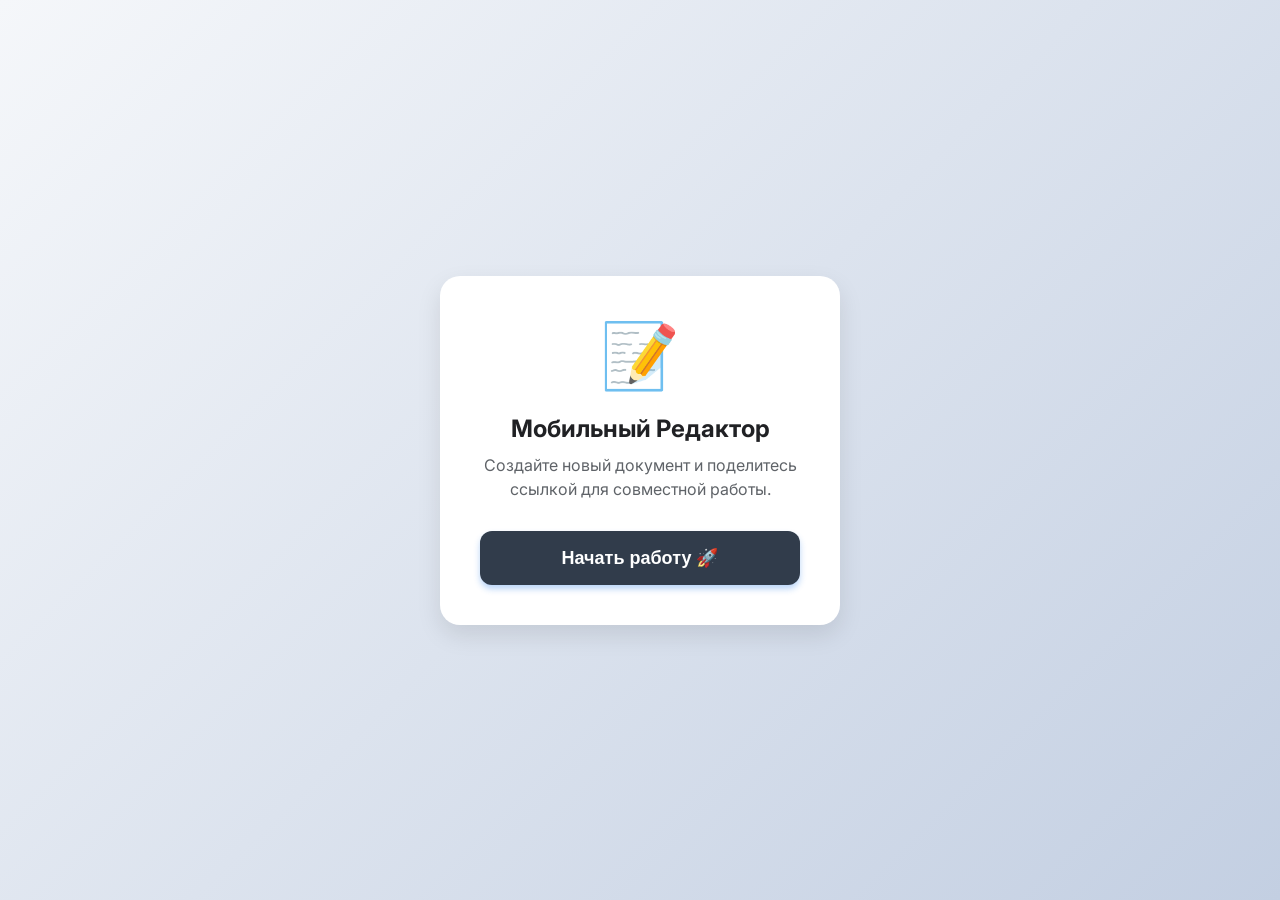
==== commit 351300e9: "фикс" ====
--- a/index.html
+++ b/index.html
@@ -38,6 +38,7 @@
 
     <!-- Main App Container (Hidden by default until session active) -->
     <div id="appContainer" class="hidden">
+        <div id="menuOverlay" class="menu-overlay"></div>
         <div class="app-screen">
             <!-- Sidebar / Burger Menu -->
             <div id="sideMenu" class="side-menu hidden">
@@ -93,8 +94,7 @@
 
             <!-- Main Editor Area -->
             <main class="content-area">
-                <div id="editor" class="editor" contenteditable="true" spellcheck="false">
-                    <p>Начните печатать здесь...</p>
+                <div id="editor" class="editor" contenteditable="true" spellcheck="false" data-placeholder="Начните печатать здесь...">
                 </div>
             </main>
         </div>
--- a/style.css
+++ b/style.css
@@ -1,6 +1,6 @@
 :root {
-  --primary: #1a73e8;
-  --surface: #ffffff;
+  --primary: #313c4b;
+  --surface: #ffffffb3;
   --background: #f8f9fa;
   --text: #202124;
   --text-secondary: #5f6368;
@@ -20,6 +20,14 @@
   -webkit-tap-highlight-color: transparent;
   margin: 0;
   padding: 0;
+  outline: none;
+}
+
+button {
+  outline: none !important;
+  border: none;
+  -webkit-appearance: none;
+  appearance: none;
 }
 
 body {
@@ -68,6 +76,12 @@
   gap: 12px;
   flex: 1;
   overflow: hidden;
+}
+
+.editor[contenteditable]:empty:before {
+    content: attr(data-placeholder);
+    color: #999;
+    pointer-events: none;
 }
 
 .icon-doc {
@@ -98,16 +112,6 @@
   gap: 16px;
 }
 
-/* Ensure modal header is properly aligned */
-.modal-header {
-  display: flex;
-  justify-content: space-between;
-  align-items: center;
-  padding-bottom: 12px;
-  margin-bottom: 12px;
-  border-bottom: 1px solid var(--border);
-}
-
 .icon-btn {
   background: none;
   border: none;
@@ -119,12 +123,19 @@
   display: flex;
   align-items: center;
   justify-content: center;
-  transition: background 0.2s;
+  transition: all 0.2s;
+  outline: none;
 }
 
 .icon-btn:active {
   background: rgba(255, 255, 255, 0.2);
 }
+
+.icon-btn:focus {
+  outline: none;
+  box-shadow: none;
+}
+
 
 .user-avatar-container {
   position: relative;
@@ -769,13 +780,34 @@
     z-index: 3000;
     display: flex;
     flex-direction: column;
-    box-shadow: 5px 0 15px rgba(0,0,0,0.1);
+    box-shadow: 5px 0 25px rgba(0,0,0,0.15);
     transition: transform 0.3s cubic-bezier(0.4, 0, 0.2, 1);
+    border: none;
 }
 
 .side-menu.hidden {
     transform: translateX(-100%);
-    display: flex !important; /* Keep flex but hide via transform */
+    pointer-events: none;
+}
+
+/* Menu Overlay */
+.menu-overlay {
+    position: fixed;
+    top: 0;
+    left: 0;
+    right: 0;
+    bottom: 0;
+    background: rgba(0, 0, 0, 0.4);
+    backdrop-filter: blur(2px);
+    z-index: 2500;
+    opacity: 0;
+    pointer-events: none;
+    transition: opacity 0.3s ease;
+}
+
+.menu-overlay.active {
+    opacity: 1;
+    pointer-events: auto;
 }
 
 .side-menu-header {
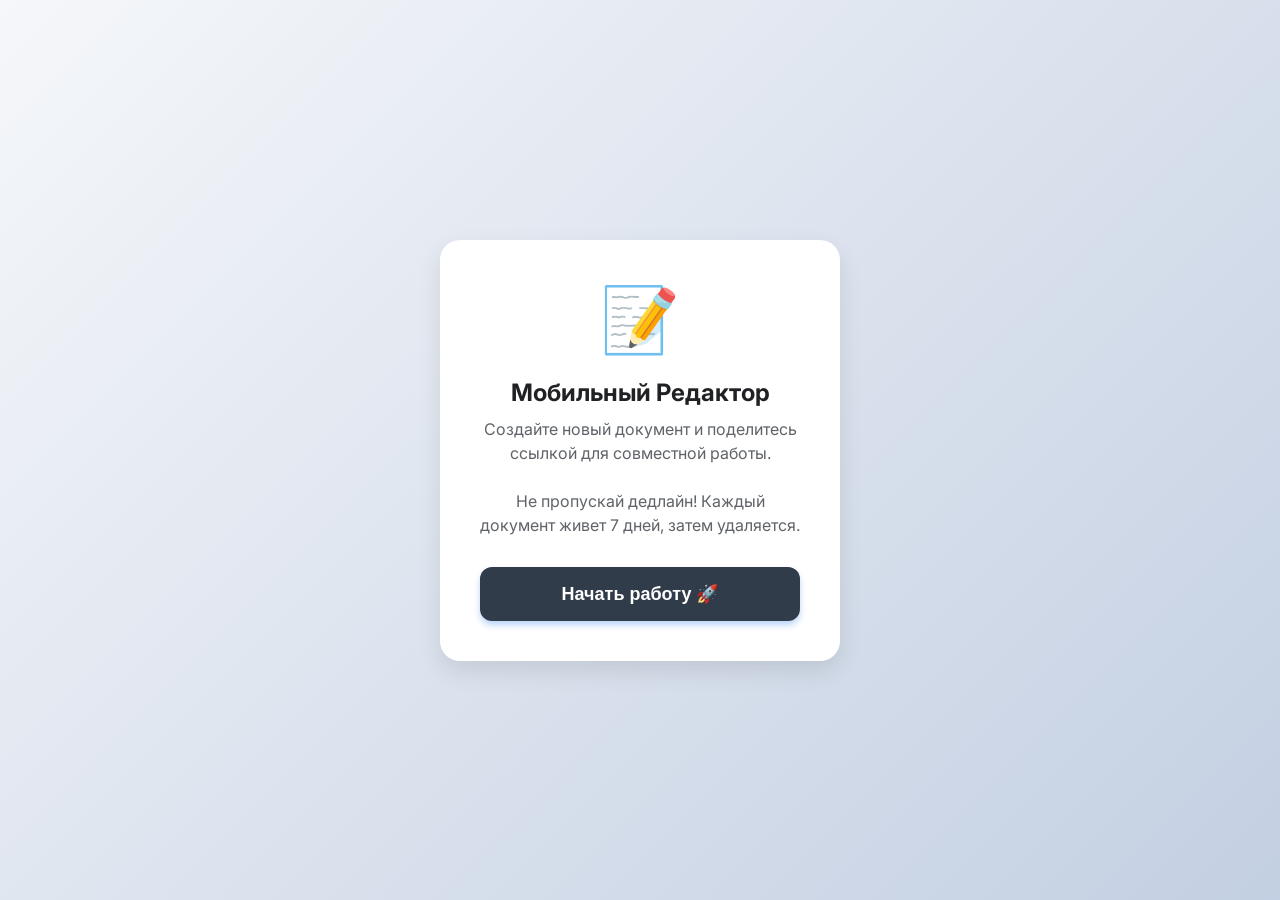
==== commit 44a4a964: "подсказка о сроко сгорании дока" ====
--- a/index.html
+++ b/index.html
@@ -31,7 +31,8 @@
         <div class="landing-content">
             <span class="landing-icon">📝</span>
             <h1>Мобильный Редактор</h1>
-            <p>Создайте новый документ и поделитесь ссылкой для совместной работы.</p>
+            <p>Создайте новый документ и поделитесь ссылкой для совместной работы.<br><br>
+                Не пропускай дедлайн! Каждый документ живет 7 дней, затем удаляется.</p>
             <button id="startSessionBtn" class="primary-btn large-btn">Начать работу 🚀</button>
         </div>
     </div>
--- a/style.css
+++ b/style.css
@@ -47,8 +47,8 @@
 .app-screen {
   width: 100%;
   height: 100vh;
-  background: url("https://images.unsplash.com/photo-1505118380757-91f5f5632de0?auto=format&fit=crop&w=1200&q=80")
-    center/cover no-repeat;
+  background: -webkit-linear-gradient(90deg, #5297ae,#7199be,#959ac4);/* Chrome 10-25, Safari 5.1-6 */ 
+  background: linear-gradient(90deg, #5297ae,#7199be,#959ac4);/* W3C, IE 10+/ Edge, Firefox 16+, Chrome 26+, Opera 12+, Safari 7+ */
   display: flex;
   flex-direction: column;
   overflow: hidden;
@@ -79,9 +79,9 @@
 }
 
 .editor[contenteditable]:empty:before {
-    content: attr(data-placeholder);
-    color: #999;
-    pointer-events: none;
+  content: attr(data-placeholder);
+  color: #999;
+  pointer-events: none;
 }
 
 .icon-doc {
@@ -283,6 +283,7 @@
   box-shadow: 0 4px 8px rgba(0, 0, 0, 0.2);
   z-index: 100;
   cursor: pointer;
+  white-space: nowrap;
   transform: translateX(-50%);
   /* Enter from bottom */
   animation: popIn 0.2s cubic-bezier(0.175, 0.885, 0.32, 1.275);
